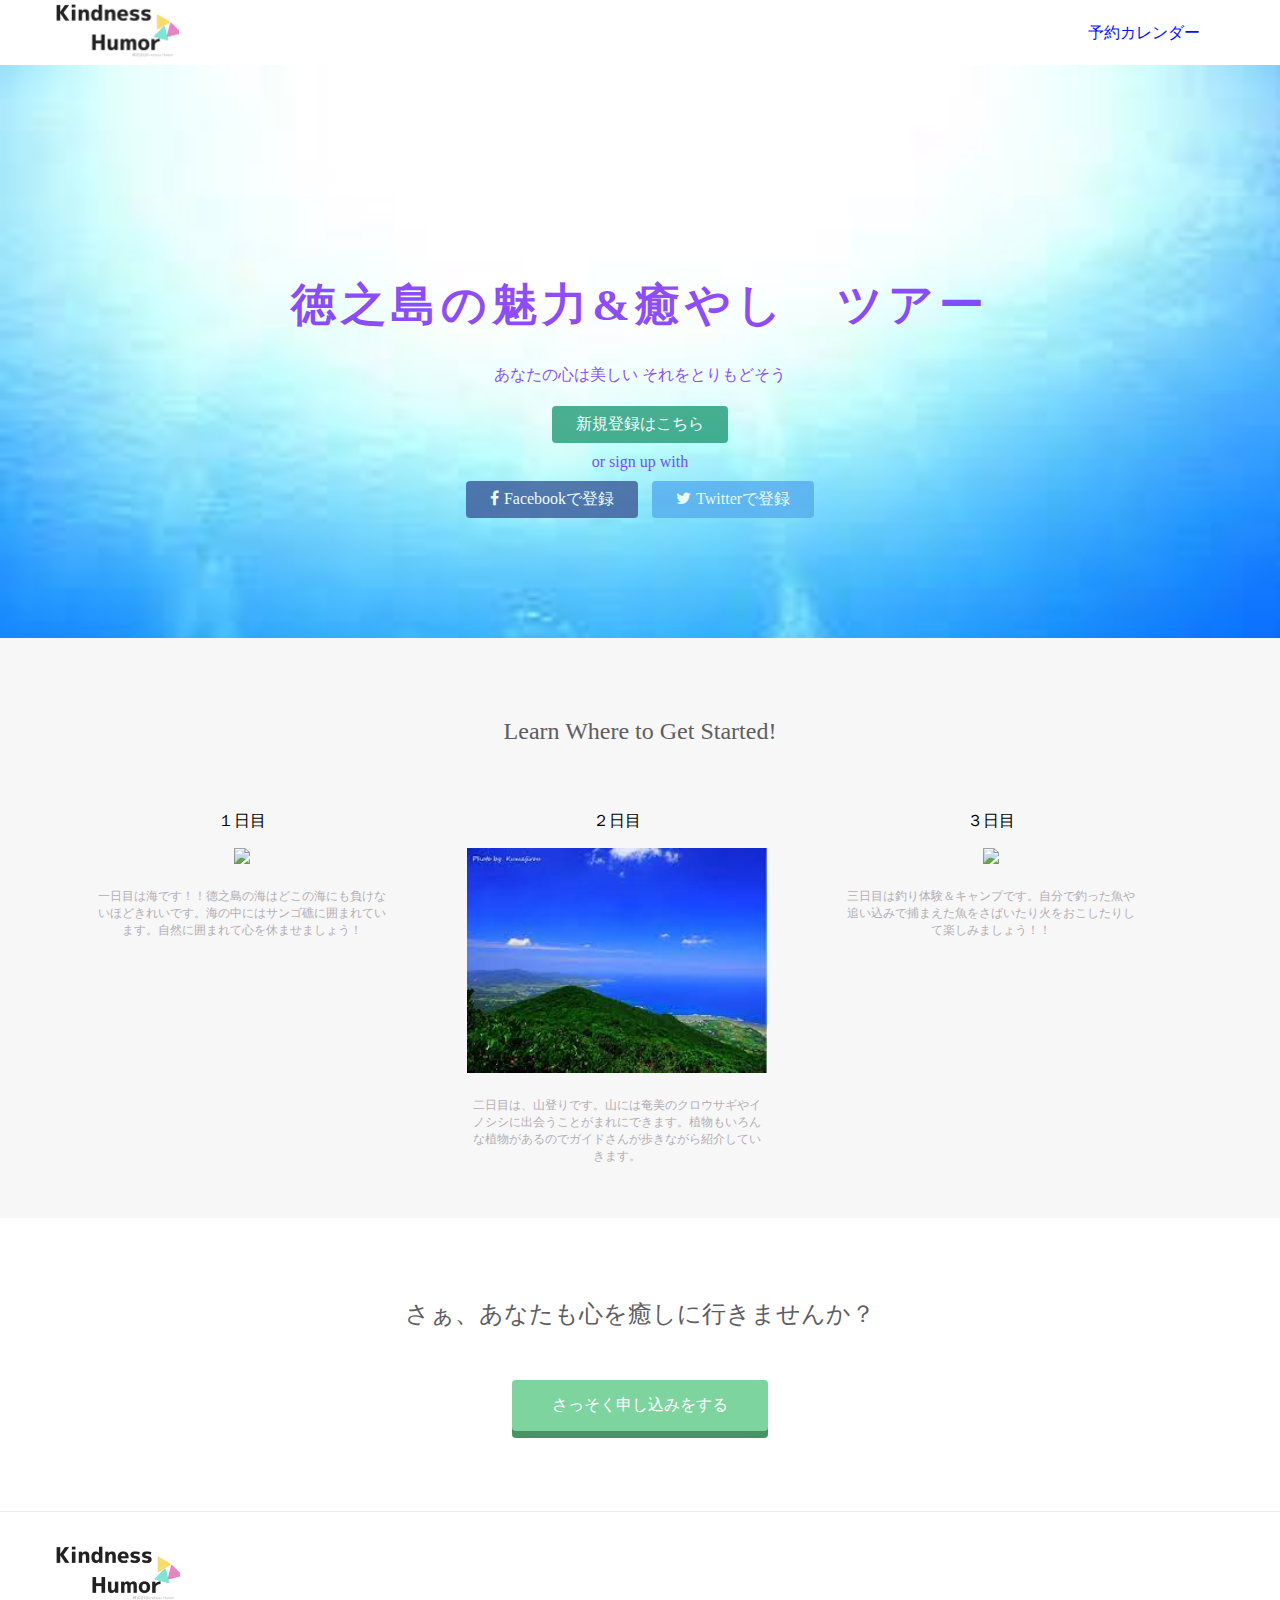
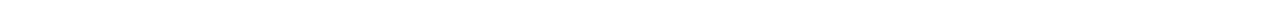
==== index.html @ e73cbd42 "更新１．４" ====
<!DOCTYPE html>
<html>
  <head>
    <meta charset="utf-8">
    <title>Kindness Humor</title>
    <link rel="stylesheet" href="//maxcdn.bootstrapcdn.com/font-awesome/4.3.0/css/font-awesome.min.css">
    <link rel="stylesheet" href="style.css">
  </head>
  <body>
    <header>
      <div class="container">
        <div class="header-left">
          <img class="logo" src="Kindness Humor.png">
        </div>
        <div class="header-right">
          <a href="#" class="login">予約カレンダー</a>
        </div>
      </div>
    </header>
    <div class="top-wrapper">
      <div class="container">
        <h1>徳之島の魅力&癒やし　ツアー</h1>
        <p>あなたの心は美しい
          それをとりもどそう</p>
        <div class="btn-wrapper">
          <a href="#" class="btn signup">新規登録はこちら</a>
          <p>or sign up with</p>
          <a href="#" class="btn facebook"><span class="fa fa-facebook"></span>Facebookで登録</a>
          <a href="#" class="btn twitter"><span class="fa fa-twitter"></span>Twitterで登録</a>
        </div>
      </div>
    </div>
    <div class="lesson-wrapper">
      <div class="container">
        <div class="heading">
          <h2>Learn Where to Get Started!</h2>
        </div>
        <div class="lessons">
          <div class="lesson">
            <div class="lesson-icon">
              <p>１日目</p>
              <img src="https://blogimg.goo.ne.jp/user_image/34/9d/10d395f0c66d34eafd9ff58be5f7194f.jpg">
            </div>
            <p class="txt-contents">一日目は海です！！徳之島の海はどこの海にも負けないほどきれいです。海の中にはサンゴ礁に囲まれています。自然に囲まれて心を休ませましょう！</p>
          </div>
          <div class="lesson">
            <div class="lesson-icon">
              <p>２日目</p>
              <img src="[data-uri]">
              
            </div>
            <p class="txt-contents">二日目は、山登りです。山には奄美のクロウサギやイノシシに出会うことがまれにできます。植物もいろんな植物があるのでガイドさんが歩きながら紹介していきます。</p>
          </div>
          <div class="lesson">
            <div class="lesson-icon">
              <p>３日目</p>
              <img src="https://encrypted-tbn0.gstatic.com/images?q=tbn:ANd9GcRam_VetYUg2cHkDdupJq9UbD2Mo2aeIoYXYA&usqp=CAU">
              
            </div>
            <p class="txt-contents">三日目は釣り体験＆キャンプです。自分で釣った魚や追い込みで捕まえた魚をさばいたり火をおこしたりして楽しみましょう！！</p>
          </div>
        </div>
      </div>
    </div>
    <div class="message-wrapper">
      <div class="container">
        <div class="heading">
          <h2>さぁ、あなたも心を癒しに行きませんか？
          </h2>
        </div>
        <span class="btn message">さっそく申し込みをする</span>
      </div>
    </div>
    <footer>
      <div class="container">
        <img src="Kindness Humor.png">
      </div>
    </footer>
  </body>

</html>
---- style.css ----
body {
  margin: 0;
  font-family: "Hiragino Kaku Gothic ProN";
}

a {
  text-decoration: none;
}

.container {
  width: 1170px;
  padding: 0 15px;
  margin: 0 auto;
}

.top-wrapper {
  padding: 180px 0 100px 0;
  background-image: url(466.jpg);
  background-size: cover;
  color: rgb(98, 0, 255);
  text-align: center;
}

.top-wrapper h1 {
  opacity: 0.7;
  font-size: 45px;
  letter-spacing: 5px;
}

.top-wrapper p {
  opacity: 0.7;
}

.btn-wrapper {
  margin: 20px 0;
}

.btn-wrapper p {
  margin: 10px 0;
}

.signup {
  background-color: #239b76;
}

.facebook {
  background-color: #3b5998;
  margin-right: 10px;
}

.twitter {
  background-color: #55acee;
}

.btn {
  padding: 8px 24px;
  color: white;
  display: inline-block;
  opacity: 0.8;
  border-radius: 4px;
}

.btn:hover {
  opacity: 1;
}

.fa {
  margin-right: 5px;
}

header {
  height: 65px;
  width: 100%;
  background-color: rgba(255, 255, 255, 0.9);
  /* positionプロパティをfixedに、topを0に指定してください */
  
  
  /* z-indexを10に指定してください */
  
}

.logo {
  width: 124px;
  margin-top: 0px;
}

.header-left {
  float: left;
}

.header-right {
  float: right;
  background-color: rgba(255, 255, 255, 0.3);
  transition: all 0.5s;
}

.header-right:hover {
  background-color: rgba(255, 255, 255, 0.5);
}

.header-right a {
  line-height: 65px;
  padding: 0 25px;
  color: rgb(0, 17, 255);
  display: block;
}

.lesson-wrapper {
  height: 500px;
  padding-bottom: 80px;
  background-color: #f7f7f7;
  text-align: center;
}

.heading {
  padding-top: 60px;
  padding-bottom: 30px;
  color: #5f5d60;
}

.heading h2 {
  font-weight: normal;
}

.lesson {
  float: left;
  width: 32%;
}

.lesson-icon {
  position: relative;
}

.lesson-icon p {
  
  color: rgb(0, 0, 0);
}
.lesson-icon img{
  width: 300px;
}

.txt-contents {
  width: 80%;
  display: inline-block;
  margin-top: 20px;
  font-size: 12px;
  color: #b3aeb5;
}

.heading h3 {
  font-weight: normal;
}

.message-wrapper {
  border-bottom: 1px solid #eee;
  padding-bottom: 80px;
  text-align: center;
}

.message {
  padding: 15px 40px;
  background-color: #5dca88;
  cursor: pointer;
  box-shadow: 0 7px #1a7940;
}

.message:active {
  position: relative;
  top: 7px;
  box-shadow: none;
}

footer img {
  width: 125px;
}

footer {
  padding-top: 30px;
}
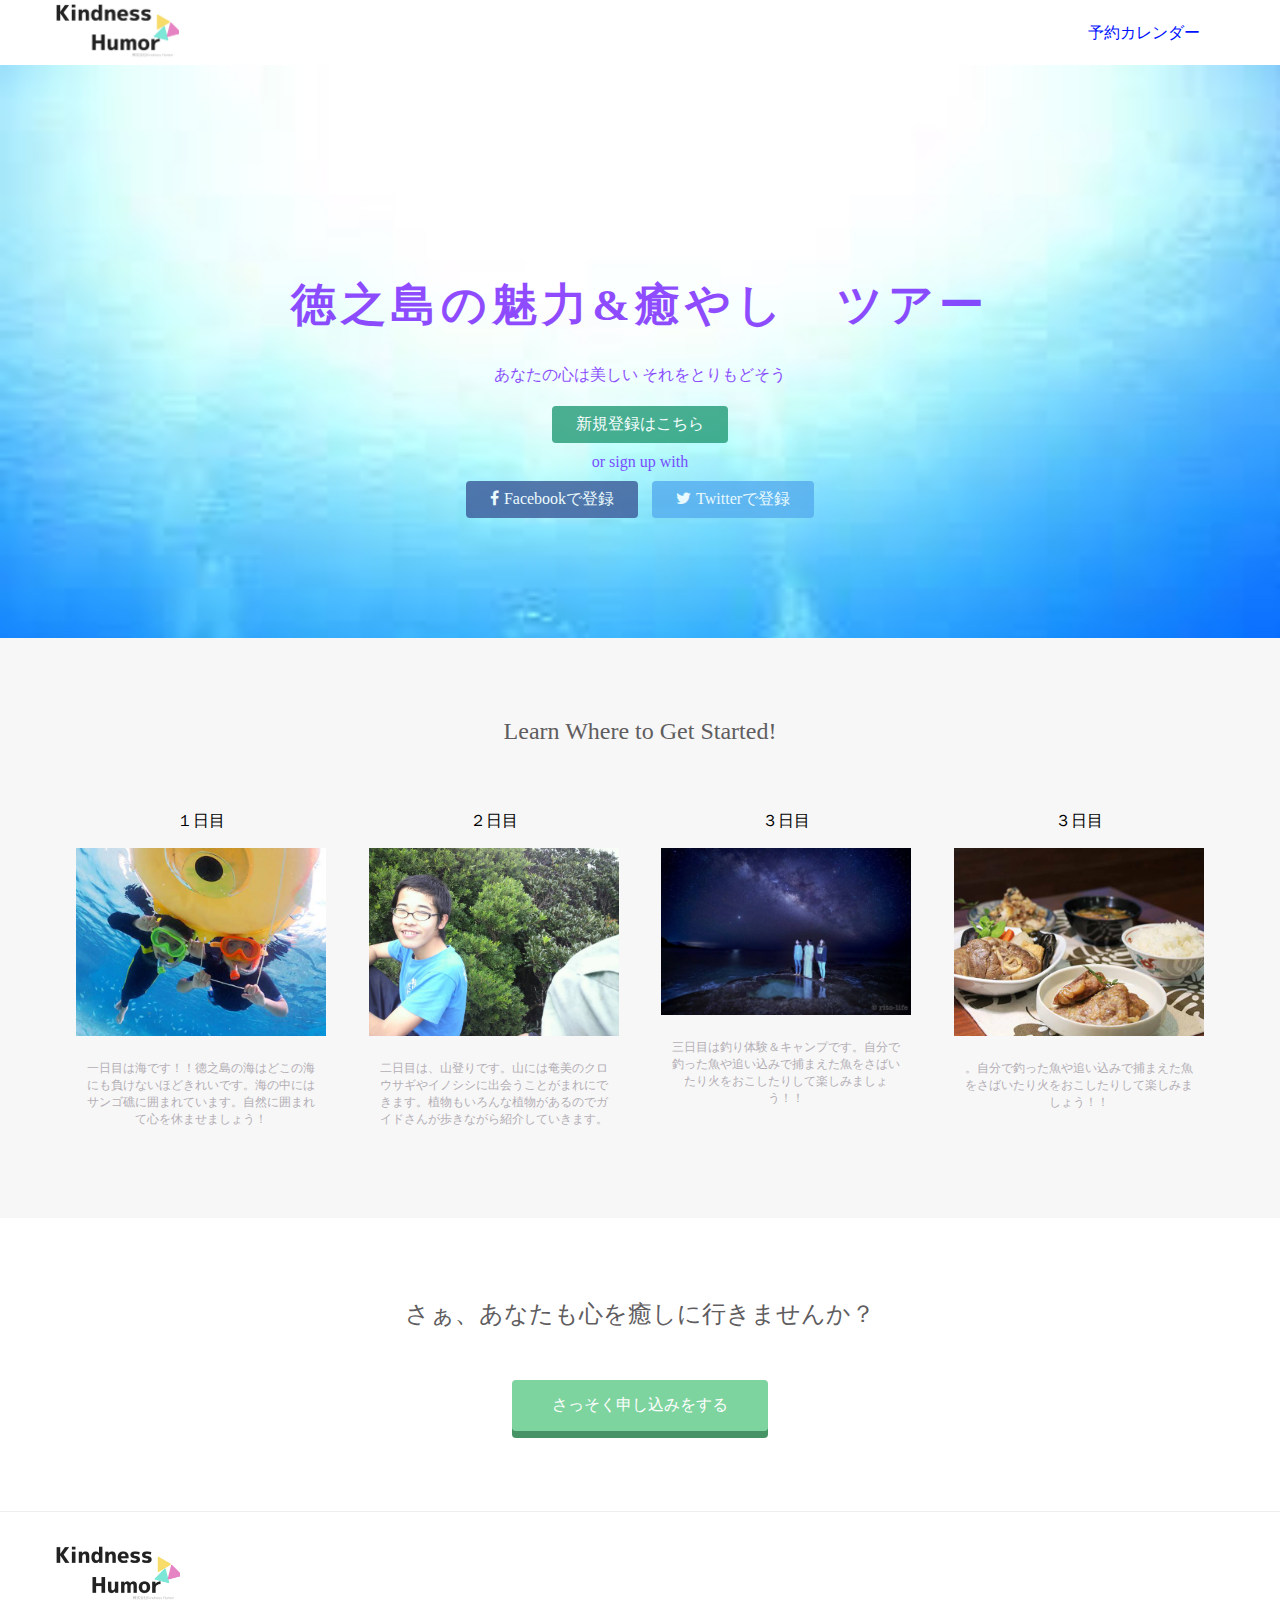
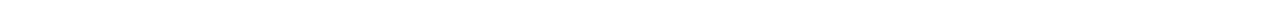
==== commit 883a1bad: "更新1.6" ====
--- a/index.html
+++ b/index.html
@@ -5,6 +5,7 @@
     <title>Kindness Humor</title>
     <link rel="stylesheet" href="//maxcdn.bootstrapcdn.com/font-awesome/4.3.0/css/font-awesome.min.css">
     <link rel="stylesheet" href="style.css">
+    <link rel="stylesheet" href="responsive.css">
   </head>
   <body>
     <header>
@@ -39,14 +40,14 @@
           <div class="lesson">
             <div class="lesson-icon">
               <p>１日目</p>
-              <img src="https://blogimg.goo.ne.jp/user_image/34/9d/10d395f0c66d34eafd9ff58be5f7194f.jpg">
+              <img src="1029.jpg">
             </div>
             <p class="txt-contents">一日目は海です！！徳之島の海はどこの海にも負けないほどきれいです。海の中にはサンゴ礁に囲まれています。自然に囲まれて心を休ませましょう！</p>
           </div>
           <div class="lesson">
             <div class="lesson-icon">
               <p>２日目</p>
-              <img src="[data-uri]">
+              <img src="467.jpg">
               
             </div>
             <p class="txt-contents">二日目は、山登りです。山には奄美のクロウサギやイノシシに出会うことがまれにできます。植物もいろんな植物があるのでガイドさんが歩きながら紹介していきます。</p>
@@ -54,10 +55,16 @@
           <div class="lesson">
             <div class="lesson-icon">
               <p>３日目</p>
-              <img src="https://encrypted-tbn0.gstatic.com/images?q=tbn:ANd9GcRam_VetYUg2cHkDdupJq9UbD2Mo2aeIoYXYA&usqp=CAU">
-              
+              <img src="1031.jpg">
             </div>
             <p class="txt-contents">三日目は釣り体験＆キャンプです。自分で釣った魚や追い込みで捕まえた魚をさばいたり火をおこしたりして楽しみましょう！！</p>
+          </div>
+          <div class="lesson">
+            <div class="lesson-icon">
+              <p>３日目</p>
+              <img src="1032.jpg">
+            </div>
+            <p class="txt-contents">。自分で釣った魚や追い込みで捕まえた魚をさばいたり火をおこしたりして楽しみましょう！！</p>
           </div>
         </div>
       </div>
--- a/style.css
+++ b/style.css
@@ -124,7 +124,11 @@
 
 .lesson {
   float: left;
-  width: 32%;
+  width: 25%;
+}
+.lesson-icon img{
+  width: 250px;
+
 }
 
 .lesson-icon {
@@ -135,9 +139,7 @@
   
   color: rgb(0, 0, 0);
 }
-.lesson-icon img{
-  width: 300px;
-}
+
 
 .txt-contents {
   width: 80%;
--- a/responsive.css
+++ b/responsive.css
@@ -0,0 +1,56 @@
+/* タブレット向けレイアウト */
+@media all and (max-width: 1000px) {
+    .lesson {
+      width: 50%;
+      margin-bottom: 50px;
+    }
+  
+    footer {
+      text-align: center;
+    }
+  
+    .top-wrapper h1 {
+      font-size: 32px;
+    }
+  
+    .heading h2 {
+      font-size: 20px;
+    }
+  }
+  
+  /* スマホ向けレイアウト */
+  @media all and (max-width: 670px) {
+    .lesson {
+      width: 100%;
+    }
+  
+    .btn {
+      width: 100%;
+    }
+  
+    .facebook {
+      margin-bottom: 10px;
+    }
+    
+    .top-wrapper {
+      text-align: left;
+    }
+  
+    /* header-rightクラスのdisplayをnoneに指定してください */
+    .header-right{
+      display:none;
+    }
+    
+    /* menu-iconクラスのdisplayをblockに指定してください  */
+    .menu-icon{
+      display:block;
+    }
+    
+    .top-wrapper h1 {
+      font-size: 24px;
+    }
+  
+    .top-wrapper p {
+      font-size: 14px;
+    }
+  }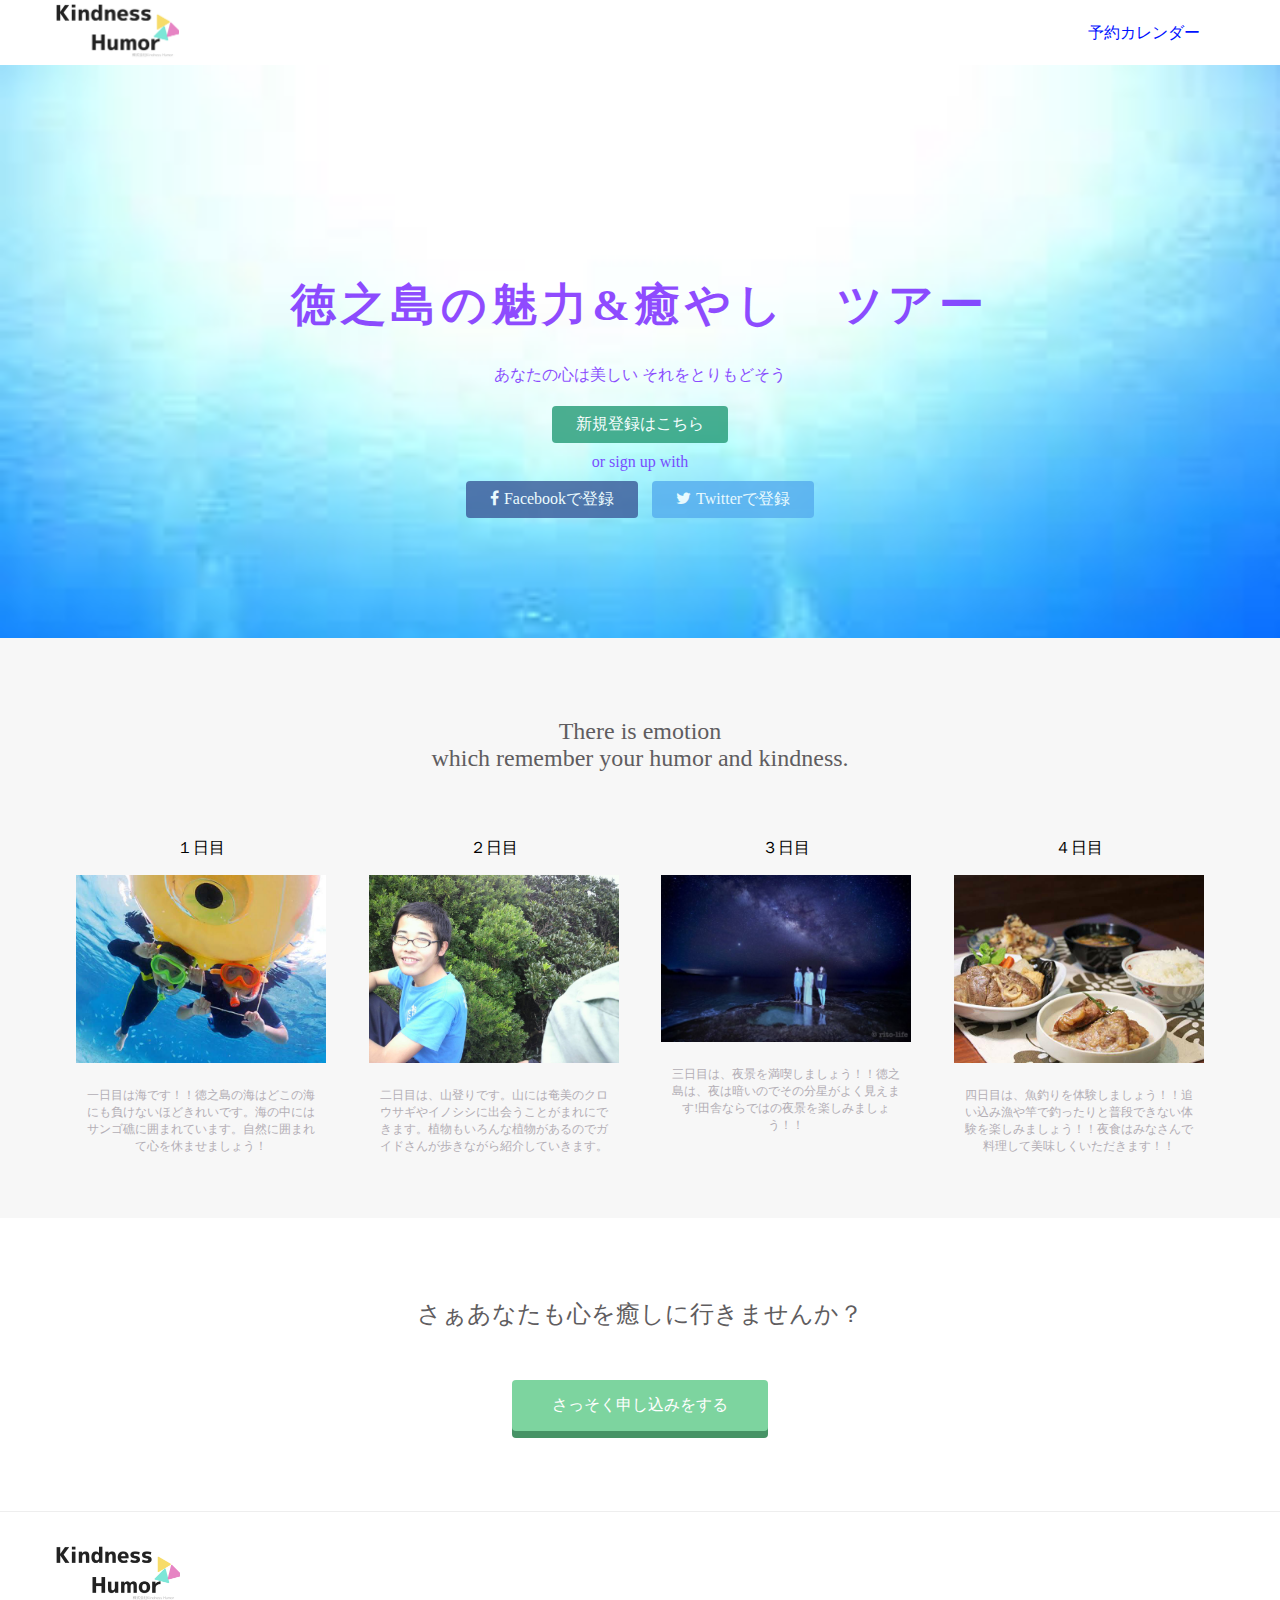
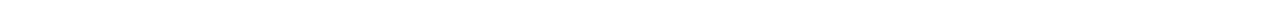
==== commit eb2f5826: "更新１．７" ====
--- a/index.html
+++ b/index.html
@@ -34,7 +34,7 @@
     <div class="lesson-wrapper">
       <div class="container">
         <div class="heading">
-          <h2>Learn Where to Get Started!</h2>
+          <h2>There is emotion<br> which remember your humor and kindness.</h2>
         </div>
         <div class="lessons">
           <div class="lesson">
@@ -57,14 +57,14 @@
               <p>３日目</p>
               <img src="1031.jpg">
             </div>
-            <p class="txt-contents">三日目は釣り体験＆キャンプです。自分で釣った魚や追い込みで捕まえた魚をさばいたり火をおこしたりして楽しみましょう！！</p>
+            <p class="txt-contents">三日目は、夜景を満喫しましょう！！徳之島は、夜は暗いのでその分星がよく見えます!田舎ならではの夜景を楽しみましょう！！</p>
           </div>
           <div class="lesson">
             <div class="lesson-icon">
-              <p>３日目</p>
+              <p>４日目</p>
               <img src="1032.jpg">
             </div>
-            <p class="txt-contents">。自分で釣った魚や追い込みで捕まえた魚をさばいたり火をおこしたりして楽しみましょう！！</p>
+            <p class="txt-contents">四日目は、魚釣りを体験しましょう！！追い込み漁や竿で釣ったりと普段できない体験を楽しみましょう！！夜食はみなさんで料理して美味しくいただきます！！</p>
           </div>
         </div>
       </div>
@@ -72,8 +72,7 @@
     <div class="message-wrapper">
       <div class="container">
         <div class="heading">
-          <h2>さぁ、あなたも心を癒しに行きませんか？
-          </h2>
+          <h2>さぁあなたも心を癒しに行きませんか？ </h2>
         </div>
         <span class="btn message">さっそく申し込みをする</span>
       </div>
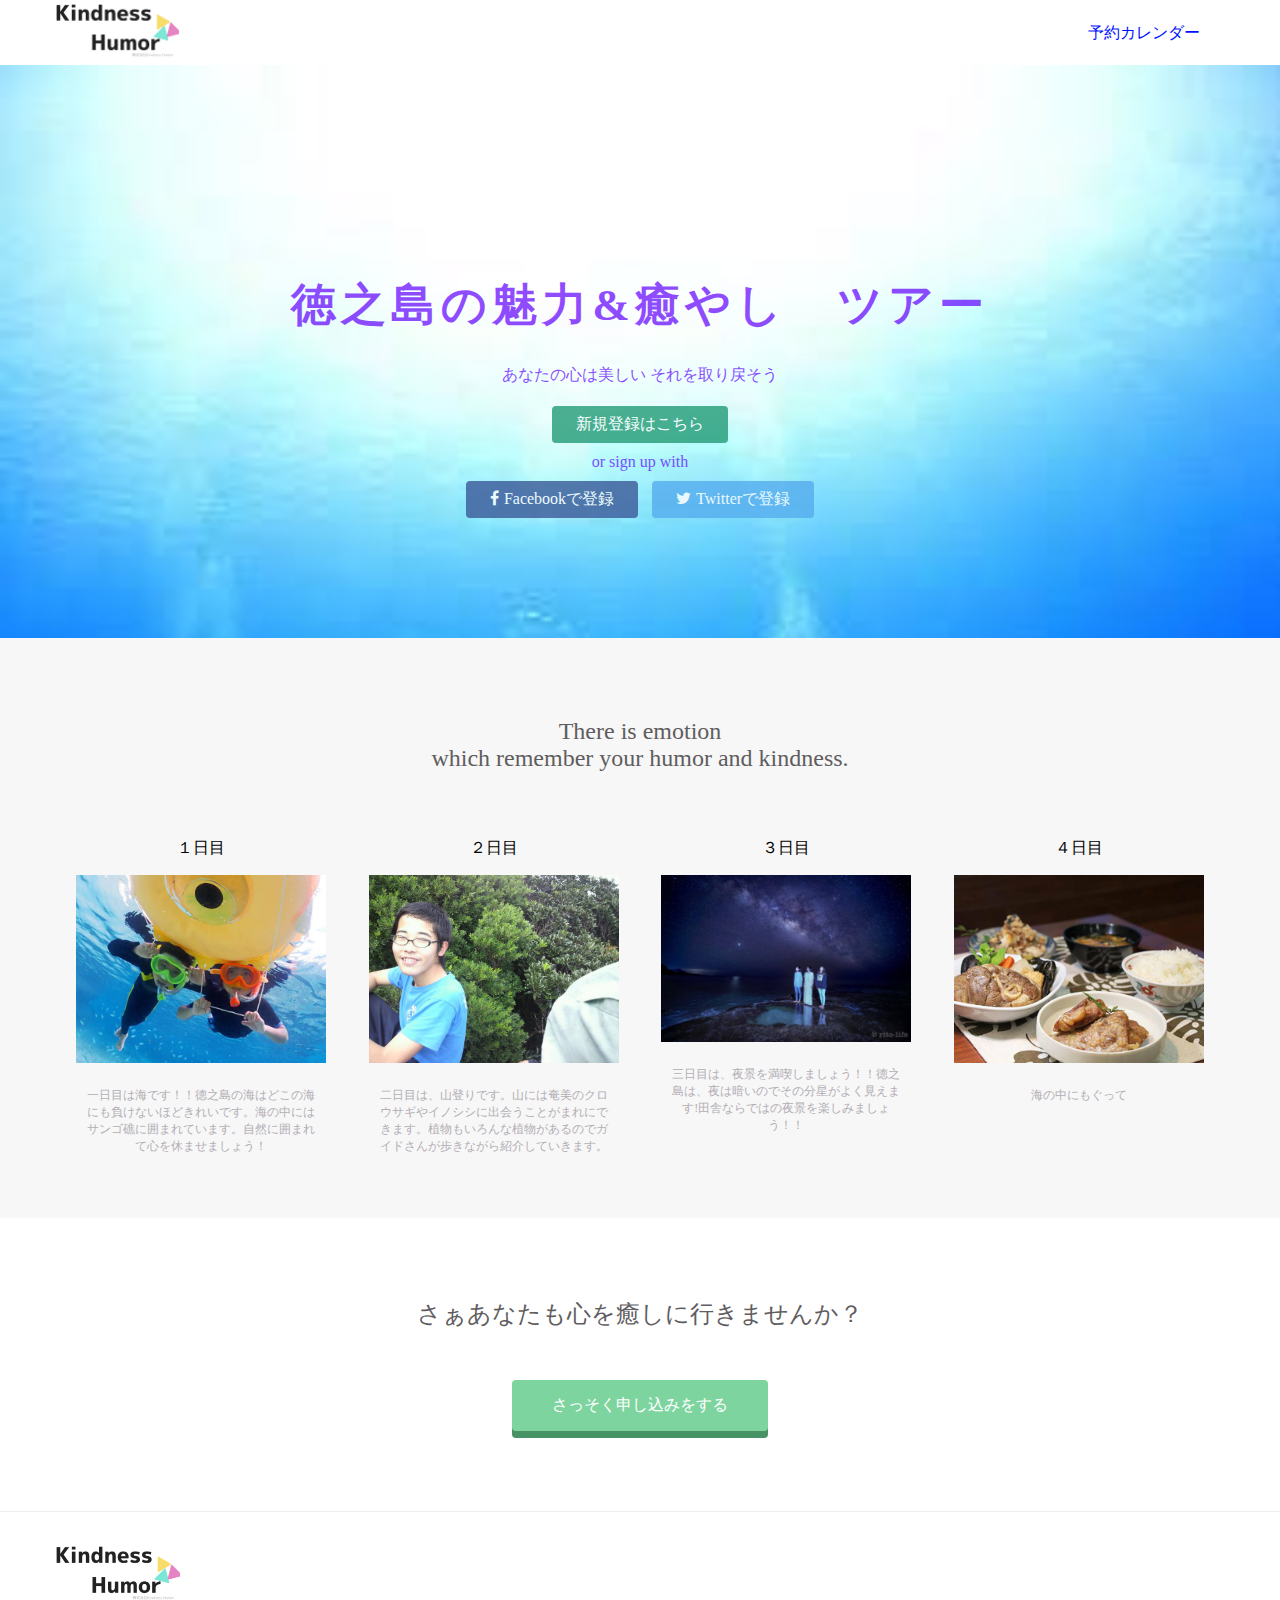
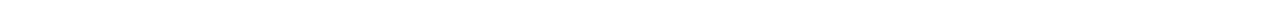
==== commit eb51c847: "更新1.8" ====
--- a/index.html
+++ b/index.html
@@ -2,6 +2,7 @@
 <html>
   <head>
     <meta charset="utf-8">
+    <meta name="viewport" content="width=device-width, initial-scale=1.0">
     <title>Kindness Humor</title>
     <link rel="stylesheet" href="//maxcdn.bootstrapcdn.com/font-awesome/4.3.0/css/font-awesome.min.css">
     <link rel="stylesheet" href="style.css">
@@ -22,7 +23,7 @@
       <div class="container">
         <h1>徳之島の魅力&癒やし　ツアー</h1>
         <p>あなたの心は美しい
-          それをとりもどそう</p>
+          それを取り戻そう</p>
         <div class="btn-wrapper">
           <a href="#" class="btn signup">新規登録はこちら</a>
           <p>or sign up with</p>
@@ -64,7 +65,7 @@
               <p>４日目</p>
               <img src="1032.jpg">
             </div>
-            <p class="txt-contents">四日目は、魚釣りを体験しましょう！！追い込み漁や竿で釣ったりと普段できない体験を楽しみましょう！！夜食はみなさんで料理して美味しくいただきます！！</p>
+            <p class="txt-contents">海の中にもぐって</p>
           </div>
         </div>
       </div>
--- a/style.css
+++ b/style.css
@@ -102,7 +102,7 @@
   line-height: 65px;
   padding: 0 25px;
   color: rgb(0, 17, 255);
-  display: block;
+  display: block; 
 }
 
 .lesson-wrapper {
--- a/responsive.css
+++ b/responsive.css
@@ -2,7 +2,6 @@
 @media all and (max-width: 1000px) {
     .lesson {
       width: 50%;
-      margin-bottom: 50px;
     }
   
     footer {
@@ -21,7 +20,7 @@
   /* スマホ向けレイアウト */
   @media all and (max-width: 670px) {
     .lesson {
-      width: 100%;
+      width:100%;
     }
   
     .btn {
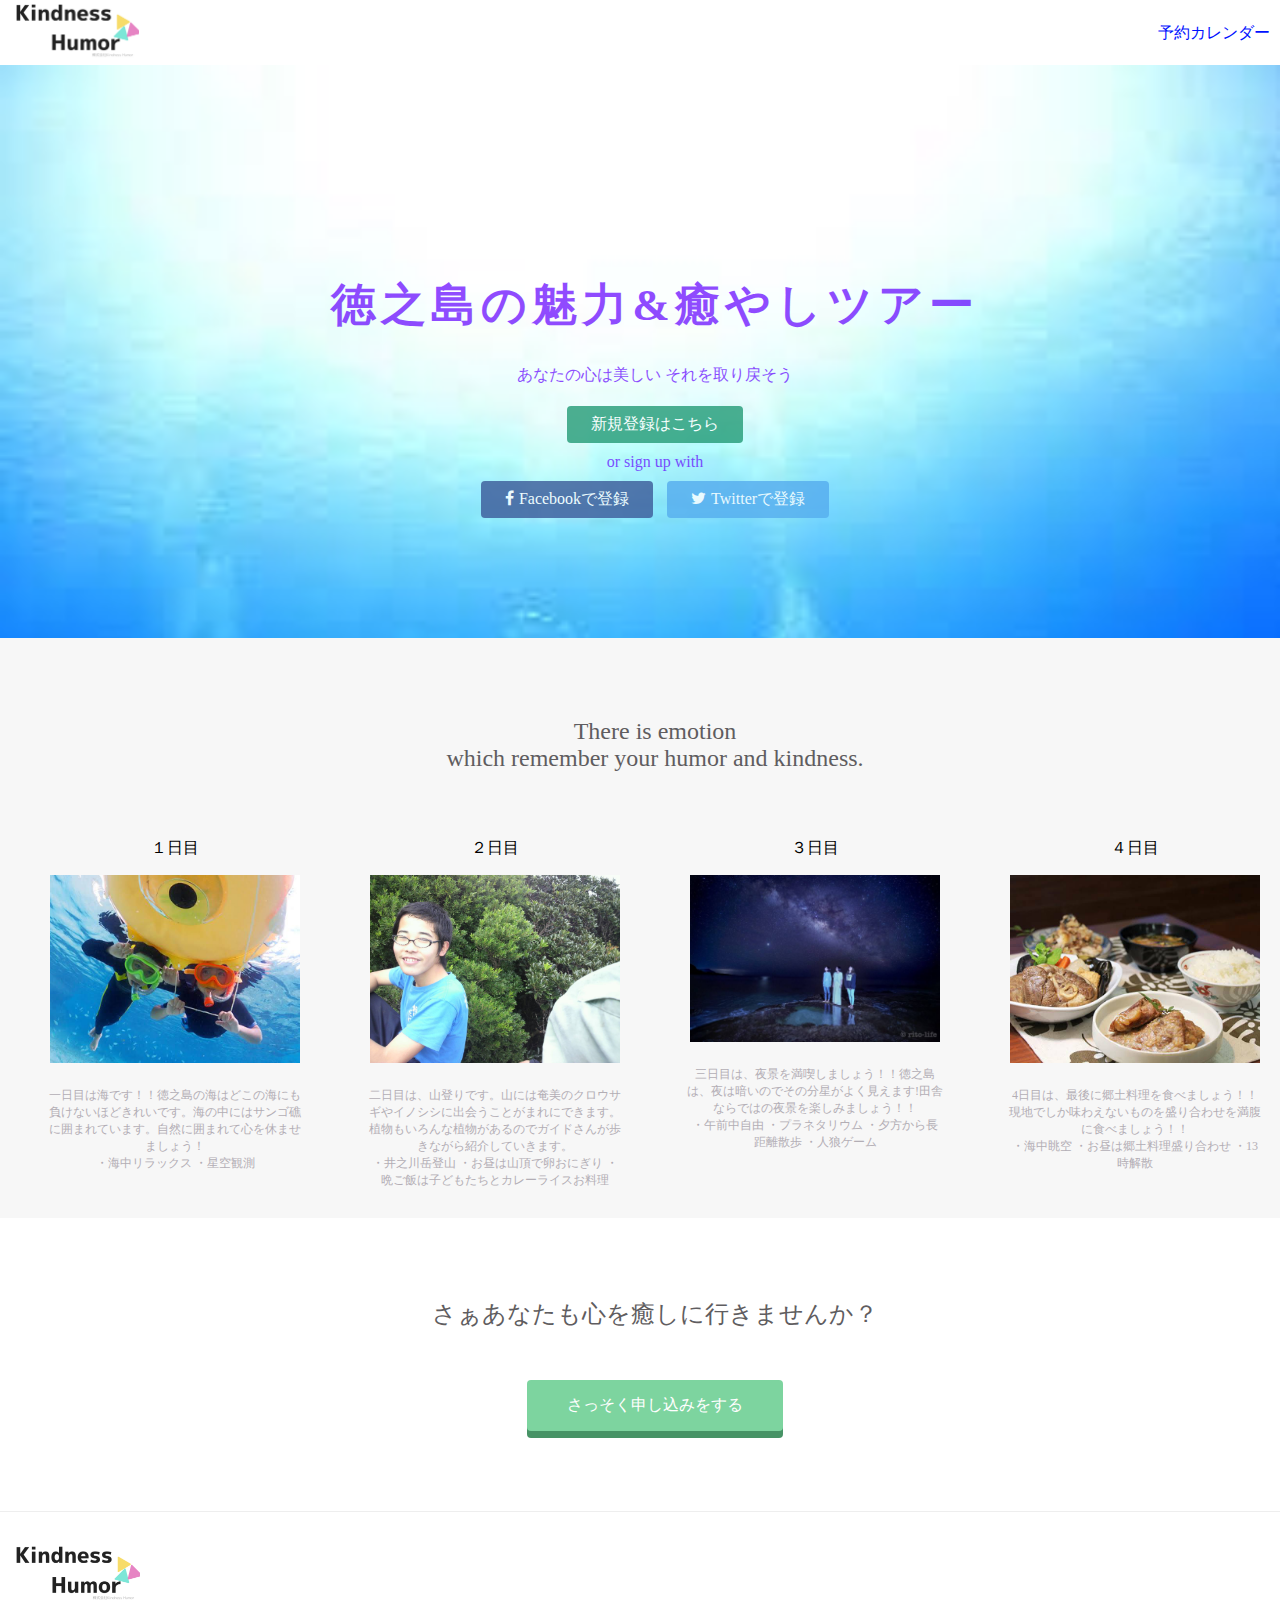
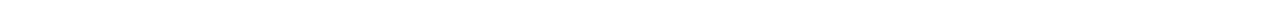
==== commit 31f58a8d: "更新2.0" ====
--- a/index.html
+++ b/index.html
@@ -21,9 +21,8 @@
     </header>
     <div class="top-wrapper">
       <div class="container">
-        <h1>徳之島の魅力&癒やし　ツアー</h1>
-        <p>あなたの心は美しい
-          それを取り戻そう</p>
+        <h1>徳之島の魅力&癒やしツアー</h1>
+        <p>あなたの心は美しい それを取り戻そう</p>
         <div class="btn-wrapper">
           <a href="#" class="btn signup">新規登録はこちら</a>
           <p>or sign up with</p>
@@ -43,7 +42,8 @@
               <p>１日目</p>
               <img src="1029.jpg">
             </div>
-            <p class="txt-contents">一日目は海です！！徳之島の海はどこの海にも負けないほどきれいです。海の中にはサンゴ礁に囲まれています。自然に囲まれて心を休ませましょう！</p>
+            <p class="txt-contents">一日目は海です！！徳之島の海はどこの海にも負けないほどきれいです。海の中にはサンゴ礁に囲まれています。自然に囲まれて心を休ませましょう！<br>・海中リラックス
+              ・星空観測</p>
           </div>
           <div class="lesson">
             <div class="lesson-icon">
@@ -51,21 +51,28 @@
               <img src="467.jpg">
               
             </div>
-            <p class="txt-contents">二日目は、山登りです。山には奄美のクロウサギやイノシシに出会うことがまれにできます。植物もいろんな植物があるのでガイドさんが歩きながら紹介していきます。</p>
+            <p class="txt-contents">二日目は、山登りです。山には奄美のクロウサギやイノシシに出会うことがまれにできます。植物もいろんな植物があるのでガイドさんが歩きながら紹介していきます。<br>・井之川岳登山
+              ・お昼は山頂で卵おにぎり
+              ・晩ご飯は子どもたちとカレーライスお料理</p>
           </div>
           <div class="lesson">
             <div class="lesson-icon">
               <p>３日目</p>
               <img src="1031.jpg">
             </div>
-            <p class="txt-contents">三日目は、夜景を満喫しましょう！！徳之島は、夜は暗いのでその分星がよく見えます!田舎ならではの夜景を楽しみましょう！！</p>
+            <p class="txt-contents">三日目は、夜景を満喫しましょう！！徳之島は、夜は暗いのでその分星がよく見えます!田舎ならではの夜景を楽しみましょう！！<br>・午前中自由
+              ・プラネタリウム
+              ・夕方から長距離散歩
+              ・人狼ゲーム</p>
           </div>
           <div class="lesson">
             <div class="lesson-icon">
               <p>４日目</p>
               <img src="1032.jpg">
             </div>
-            <p class="txt-contents">海の中にもぐって</p>
+            <p class="txt-contents">4日目は、最後に郷土料理を食べましょう！！現地でしか味わえないものを盛り合わせを満腹に食べましょう！！<br>・海中眺空
+              ・お昼は郷土料理盛り合わせ
+              ・13時解散</p>
           </div>
         </div>
       </div>
--- a/style.css
+++ b/style.css
@@ -8,7 +8,7 @@
 }
 
 .container {
-  width: 1170px;
+  width: 100%;
   padding: 0 15px;
   margin: 0 auto;
 }
--- a/responsive.css
+++ b/responsive.css
@@ -1,5 +1,6 @@
 /* タブレット向けレイアウト */
 @media all and (max-width: 1000px) {
+  *{box-sizing: border-box;}
     .lesson {
       width: 50%;
     }
@@ -19,6 +20,7 @@
   
   /* スマホ向けレイアウト */
   @media all and (max-width: 670px) {
+    *{box-sizing: border-box;}
     .lesson {
       width:100%;
     }
@@ -32,12 +34,11 @@
     }
     
     .top-wrapper {
-      text-align: left;
-    }
-  
-    /* header-rightクラスのdisplayをnoneに指定してください */
-    .header-right{
-      display:none;
+      padding: 180px 0 100px 0;
+      background-image: url(466.jpg);
+      background-size: cover;
+      color: rgb(98, 0, 255);
+      text-align: center;
     }
     
     /* menu-iconクラスのdisplayをblockに指定してください  */
@@ -46,7 +47,11 @@
     }
     
     .top-wrapper h1 {
-      font-size: 24px;
+      font-size: 20px;
+      color: rgb(140, 0, 255);
+    }
+    .container p{
+      color: rgb(0, 0, 0);
     }
   
     .top-wrapper p {
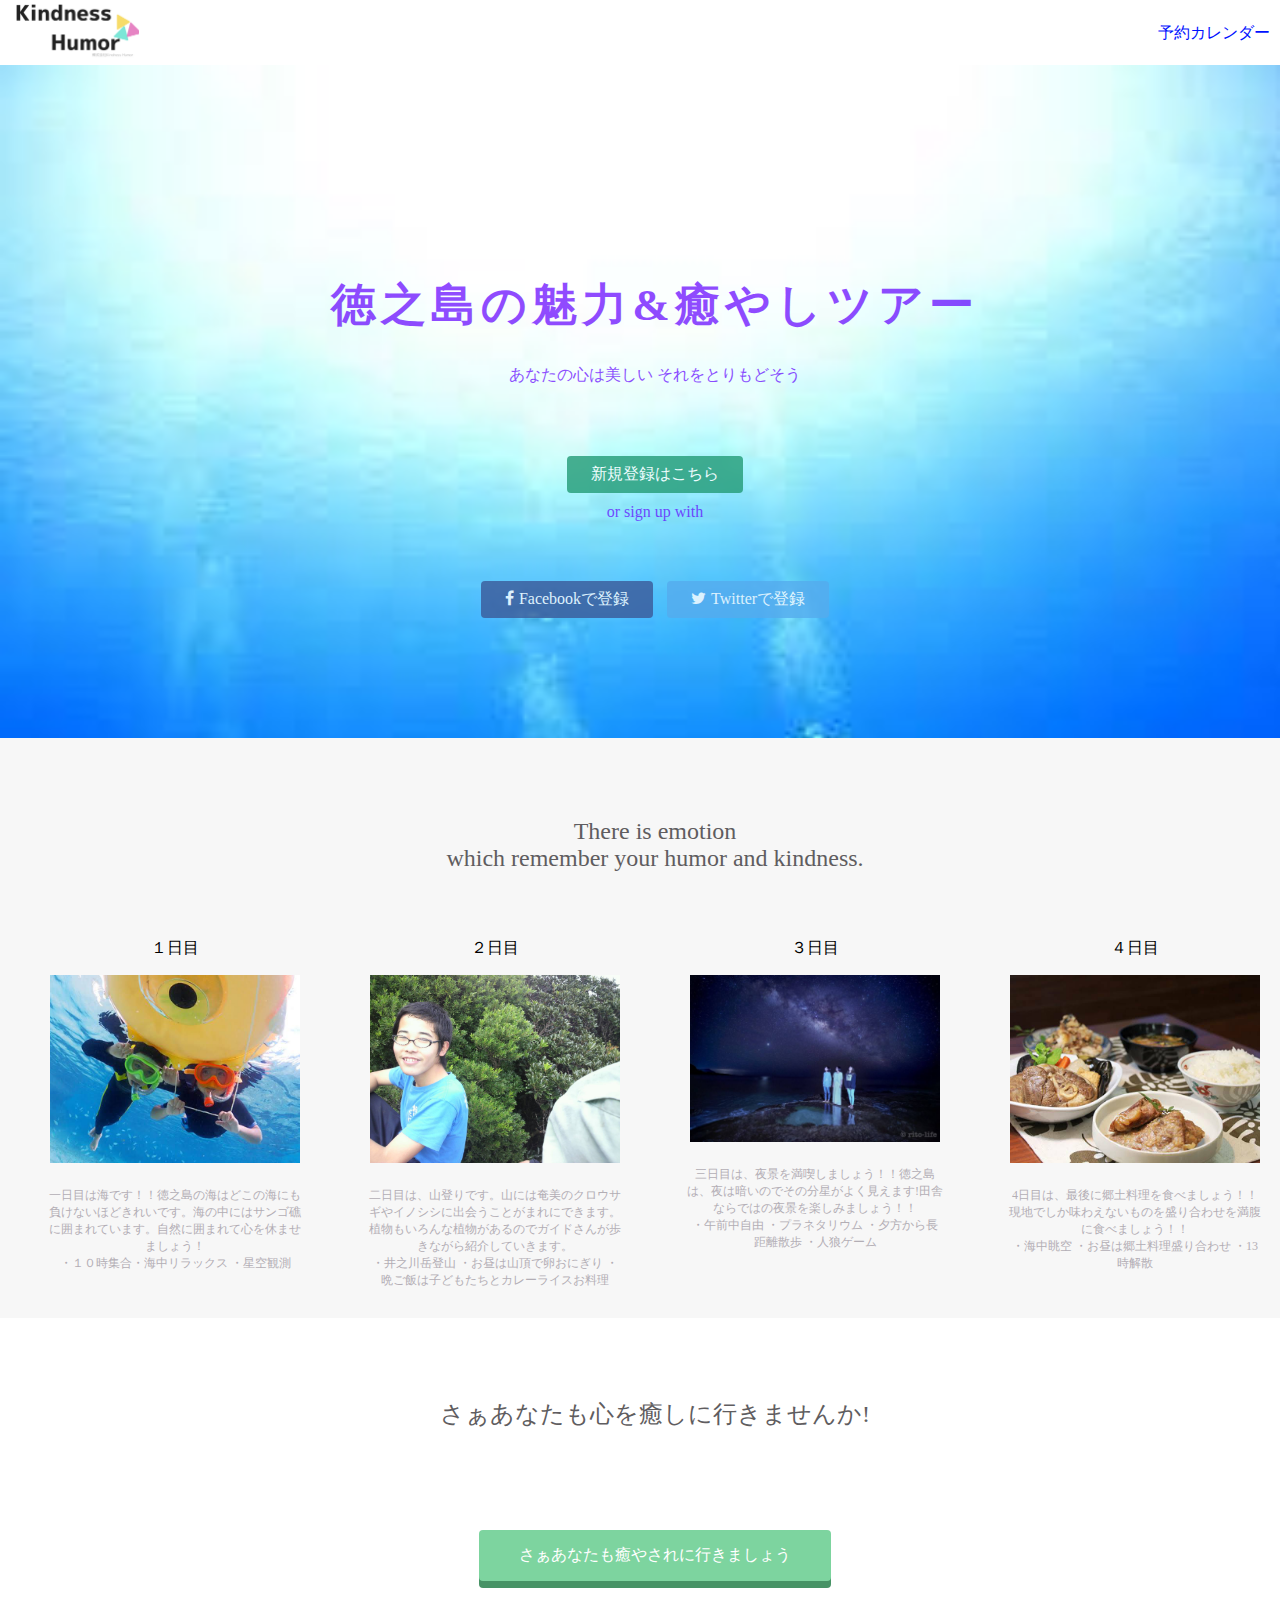
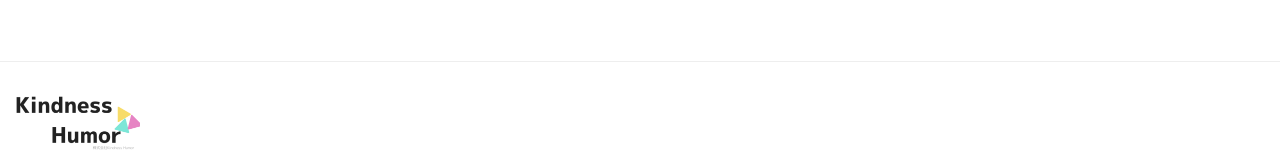
==== commit c3a6f483: "更新２．１" ====
--- a/index.html
+++ b/index.html
@@ -21,13 +21,15 @@
     </header>
     <div class="top-wrapper">
       <div class="container">
-        <h1>徳之島の魅力&癒やしツアー</h1>
-        <p>あなたの心は美しい それを取り戻そう</p>
-        <div class="btn-wrapper">
-          <a href="#" class="btn signup">新規登録はこちら</a>
-          <p>or sign up with</p>
-          <a href="#" class="btn facebook"><span class="fa fa-facebook"></span>Facebookで登録</a>
-          <a href="#" class="btn twitter"><span class="fa fa-twitter"></span>Twitterで登録</a>
+        <div class="container-a">
+          <h1>徳之島の魅力&癒やしツアー</h1>
+          <p>あなたの心は美しい それをとりもどそう</p>
+          <div class="btn-wrapper">
+            <a href="#" class="btn signup">新規登録はこちら</a>
+            <p>or sign up with</p>
+            <a href="#" class="btn facebook"><span class="fa fa-facebook"></span>Facebookで登録</a>
+            <a href="#" class="btn twitter"><span class="fa fa-twitter"></span>Twitterで登録</a>
+          </div>
         </div>
       </div>
     </div>
@@ -42,7 +44,7 @@
               <p>１日目</p>
               <img src="1029.jpg">
             </div>
-            <p class="txt-contents">一日目は海です！！徳之島の海はどこの海にも負けないほどきれいです。海の中にはサンゴ礁に囲まれています。自然に囲まれて心を休ませましょう！<br>・海中リラックス
+            <p class="txt-contents">一日目は海です！！徳之島の海はどこの海にも負けないほどきれいです。海の中にはサンゴ礁に囲まれています。自然に囲まれて心を休ませましょう！<br>・１０時集合・海中リラックス
               ・星空観測</p>
           </div>
           <div class="lesson">
@@ -80,9 +82,9 @@
     <div class="message-wrapper">
       <div class="container">
         <div class="heading">
-          <h2>さぁあなたも心を癒しに行きませんか？ </h2>
+          <h2>さぁあなたも心を癒しに行きませんか! </h2>
         </div>
-        <span class="btn message">さっそく申し込みをする</span>
+        <span class="btn message">さぁあなたも癒やされに行きましょう</span>
       </div>
     </div>
     <footer>
--- a/style.css
+++ b/style.css
@@ -58,6 +58,9 @@
   display: inline-block;
   opacity: 0.8;
   border-radius: 4px;
+}
+.btn{
+  margin-top:50px;
 }
 
 .btn:hover {
--- a/responsive.css
+++ b/responsive.css
@@ -48,10 +48,10 @@
     
     .top-wrapper h1 {
       font-size: 20px;
-      color: rgb(140, 0, 255);
+      color: rgb(255, 72, 0);
     }
-    .container p{
-      color: rgb(0, 0, 0);
+    .container-a p{
+      color: rgb(255, 255, 255);
     }
   
     .top-wrapper p {
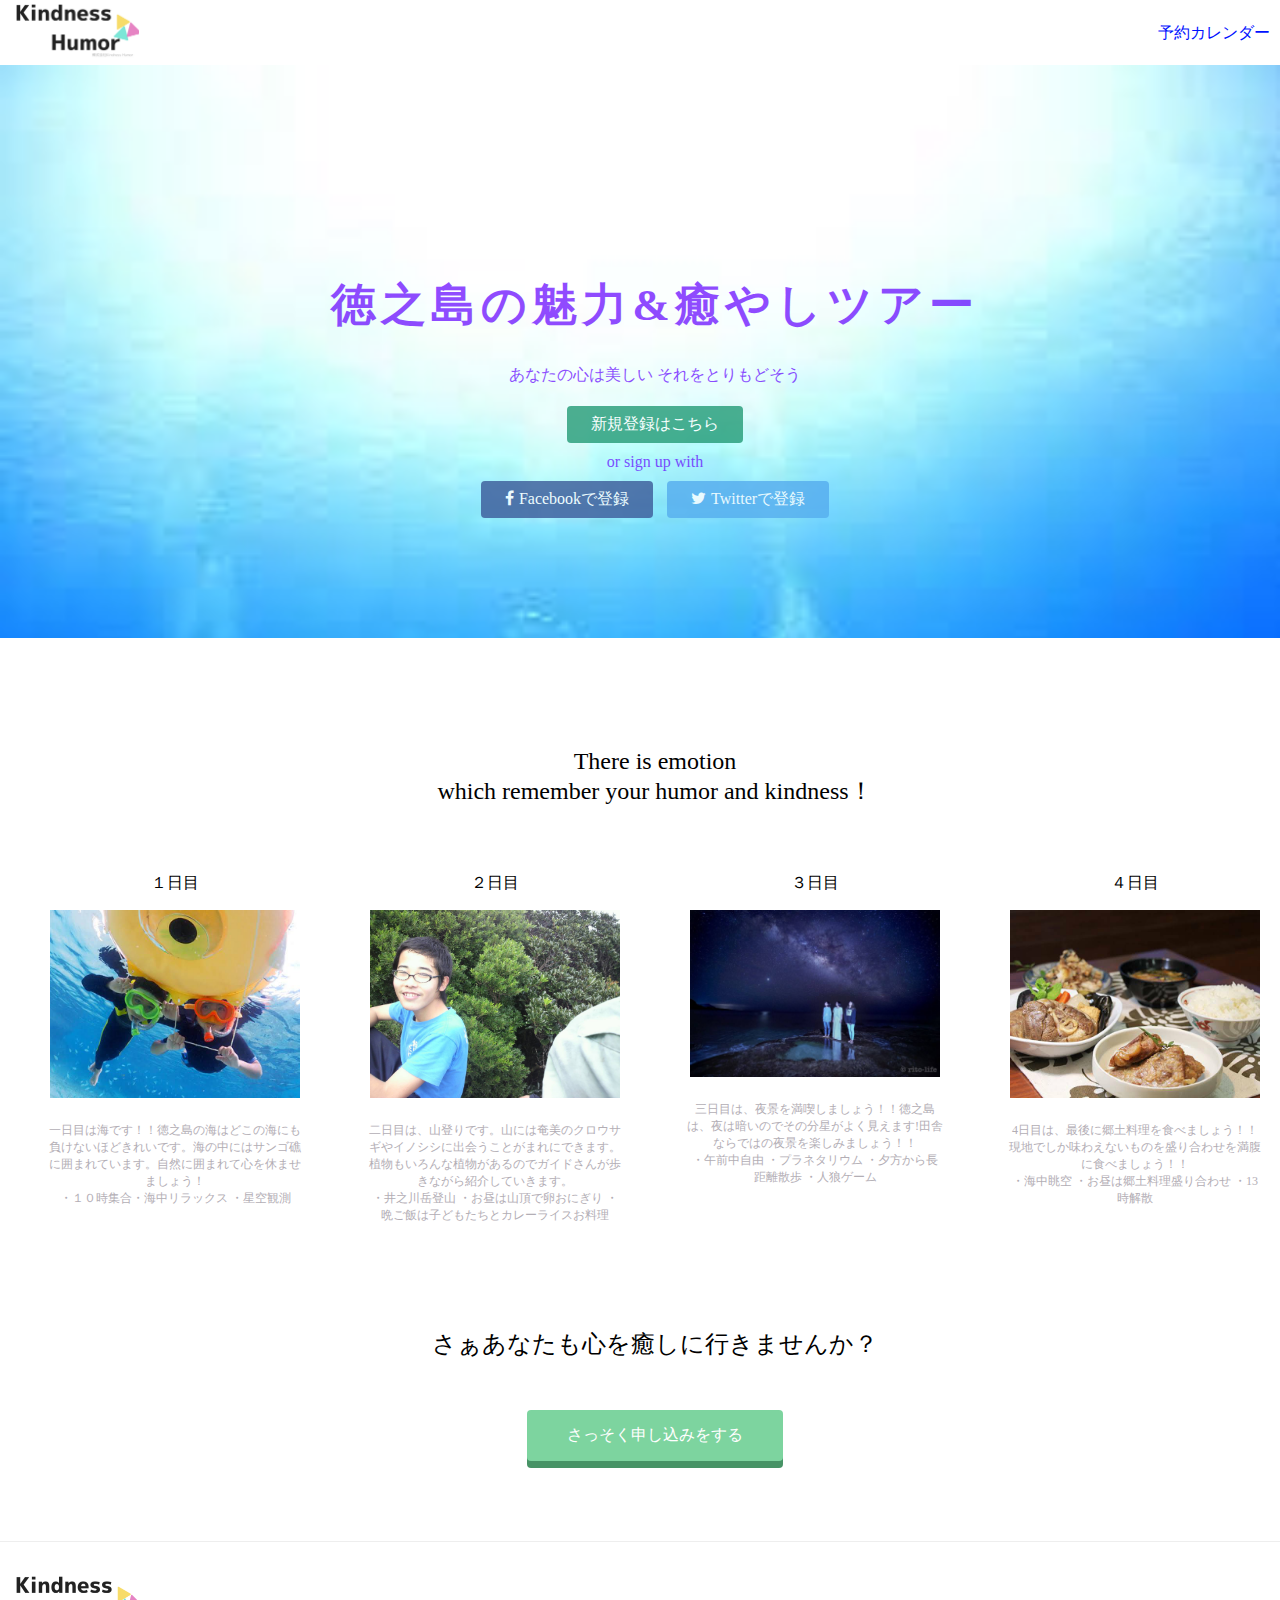
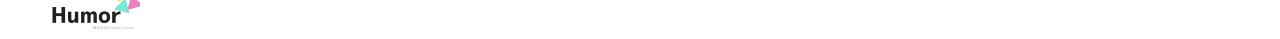
==== commit ef70a772: "更新２．２" ====
--- a/index.html
+++ b/index.html
@@ -33,58 +33,60 @@
         </div>
       </div>
     </div>
-    <div class="lesson-wrapper">
-      <div class="container">
-        <div class="heading">
-          <h2>There is emotion<br> which remember your humor and kindness.</h2>
-        </div>
-        <div class="lessons">
-          <div class="lesson">
-            <div class="lesson-icon">
-              <p>１日目</p>
-              <img src="1029.jpg">
+    <div class="lesson-top">
+      <div class="lesson-wrapper">
+        <div class="container">
+          <div class="heading">
+            <h2>There is emotion<br> which remember your humor and kindness！</h2>
+          </div>
+          <div class="lessons">
+            <div class="lesson">
+              <div class="lesson-icon">
+                <p>１日目</p>
+                <img src="1029.jpg">
+              </div>
+              <p class="txt-contents">一日目は海です！！徳之島の海はどこの海にも負けないほどきれいです。海の中にはサンゴ礁に囲まれています。自然に囲まれて心を休ませましょう！<br>・１０時集合・海中リラックス
+                ・星空観測</p>
             </div>
-            <p class="txt-contents">一日目は海です！！徳之島の海はどこの海にも負けないほどきれいです。海の中にはサンゴ礁に囲まれています。自然に囲まれて心を休ませましょう！<br>・１０時集合・海中リラックス
-              ・星空観測</p>
-          </div>
-          <div class="lesson">
-            <div class="lesson-icon">
-              <p>２日目</p>
-              <img src="467.jpg">
-              
+            <div class="lesson">
+              <div class="lesson-icon">
+                <p>２日目</p>
+                <img src="467.jpg">
+                
+              </div>
+              <p class="txt-contents">二日目は、山登りです。山には奄美のクロウサギやイノシシに出会うことがまれにできます。植物もいろんな植物があるのでガイドさんが歩きながら紹介していきます。<br>・井之川岳登山
+                ・お昼は山頂で卵おにぎり
+                ・晩ご飯は子どもたちとカレーライスお料理</p>
             </div>
-            <p class="txt-contents">二日目は、山登りです。山には奄美のクロウサギやイノシシに出会うことがまれにできます。植物もいろんな植物があるのでガイドさんが歩きながら紹介していきます。<br>・井之川岳登山
-              ・お昼は山頂で卵おにぎり
-              ・晩ご飯は子どもたちとカレーライスお料理</p>
-          </div>
-          <div class="lesson">
-            <div class="lesson-icon">
-              <p>３日目</p>
-              <img src="1031.jpg">
+            <div class="lesson">
+              <div class="lesson-icon">
+                <p>３日目</p>
+                <img src="1031.jpg">
+              </div>
+              <p class="txt-contents">三日目は、夜景を満喫しましょう！！徳之島は、夜は暗いのでその分星がよく見えます!田舎ならではの夜景を楽しみましょう！！<br>・午前中自由
+                ・プラネタリウム
+                ・夕方から長距離散歩
+                ・人狼ゲーム</p>
             </div>
-            <p class="txt-contents">三日目は、夜景を満喫しましょう！！徳之島は、夜は暗いのでその分星がよく見えます!田舎ならではの夜景を楽しみましょう！！<br>・午前中自由
-              ・プラネタリウム
-              ・夕方から長距離散歩
-              ・人狼ゲーム</p>
-          </div>
-          <div class="lesson">
-            <div class="lesson-icon">
-              <p>４日目</p>
-              <img src="1032.jpg">
+            <div class="lesson">
+              <div class="lesson-icon">
+                <p>４日目</p>
+                <img src="1032.jpg">
+              </div>
+              <p class="txt-contents">4日目は、最後に郷土料理を食べましょう！！現地でしか味わえないものを盛り合わせを満腹に食べましょう！！<br>・海中眺空
+                ・お昼は郷土料理盛り合わせ
+                ・13時解散</p>
             </div>
-            <p class="txt-contents">4日目は、最後に郷土料理を食べましょう！！現地でしか味わえないものを盛り合わせを満腹に食べましょう！！<br>・海中眺空
-              ・お昼は郷土料理盛り合わせ
-              ・13時解散</p>
           </div>
         </div>
       </div>
-    </div>
-    <div class="message-wrapper">
-      <div class="container">
-        <div class="heading">
-          <h2>さぁあなたも心を癒しに行きませんか! </h2>
-        </div>
-        <span class="btn message">さぁあなたも癒やされに行きましょう</span>
+     </div>
+      <div class="message-wrapper">
+        <div class="container">
+          <div class="heading">
+            <h2>さぁあなたも心を癒しに行きませんか？ </h2>
+          </div>
+        <span class="btn message">さっそく申し込みをする</span>
       </div>
     </div>
     <footer>
--- a/style.css
+++ b/style.css
@@ -59,9 +59,6 @@
   opacity: 0.8;
   border-radius: 4px;
 }
-.btn{
-  margin-top:50px;
-}
 
 .btn:hover {
   opacity: 1;
@@ -74,12 +71,6 @@
 header {
   height: 65px;
   width: 100%;
-  background-color: rgba(255, 255, 255, 0.9);
-  /* positionプロパティをfixedに、topを0に指定してください */
-  
-  
-  /* z-indexを10に指定してください */
-  
 }
 
 .logo {
@@ -93,12 +84,7 @@
 
 .header-right {
   float: right;
-  background-color: rgba(255, 255, 255, 0.3);
   transition: all 0.5s;
-}
-
-.header-right:hover {
-  background-color: rgba(255, 255, 255, 0.5);
 }
 
 .header-right a {
@@ -111,18 +97,18 @@
 .lesson-wrapper {
   height: 500px;
   padding-bottom: 80px;
-  background-color: #f7f7f7;
+  background-color: rgba(255, 255, 255, 0.3);
   text-align: center;
 }
 
 .heading {
   padding-top: 60px;
   padding-bottom: 30px;
-  color: #5f5d60;
 }
 
 .heading h2 {
   font-weight: normal;
+  margin-top: 50px;
 }
 
 .lesson {
